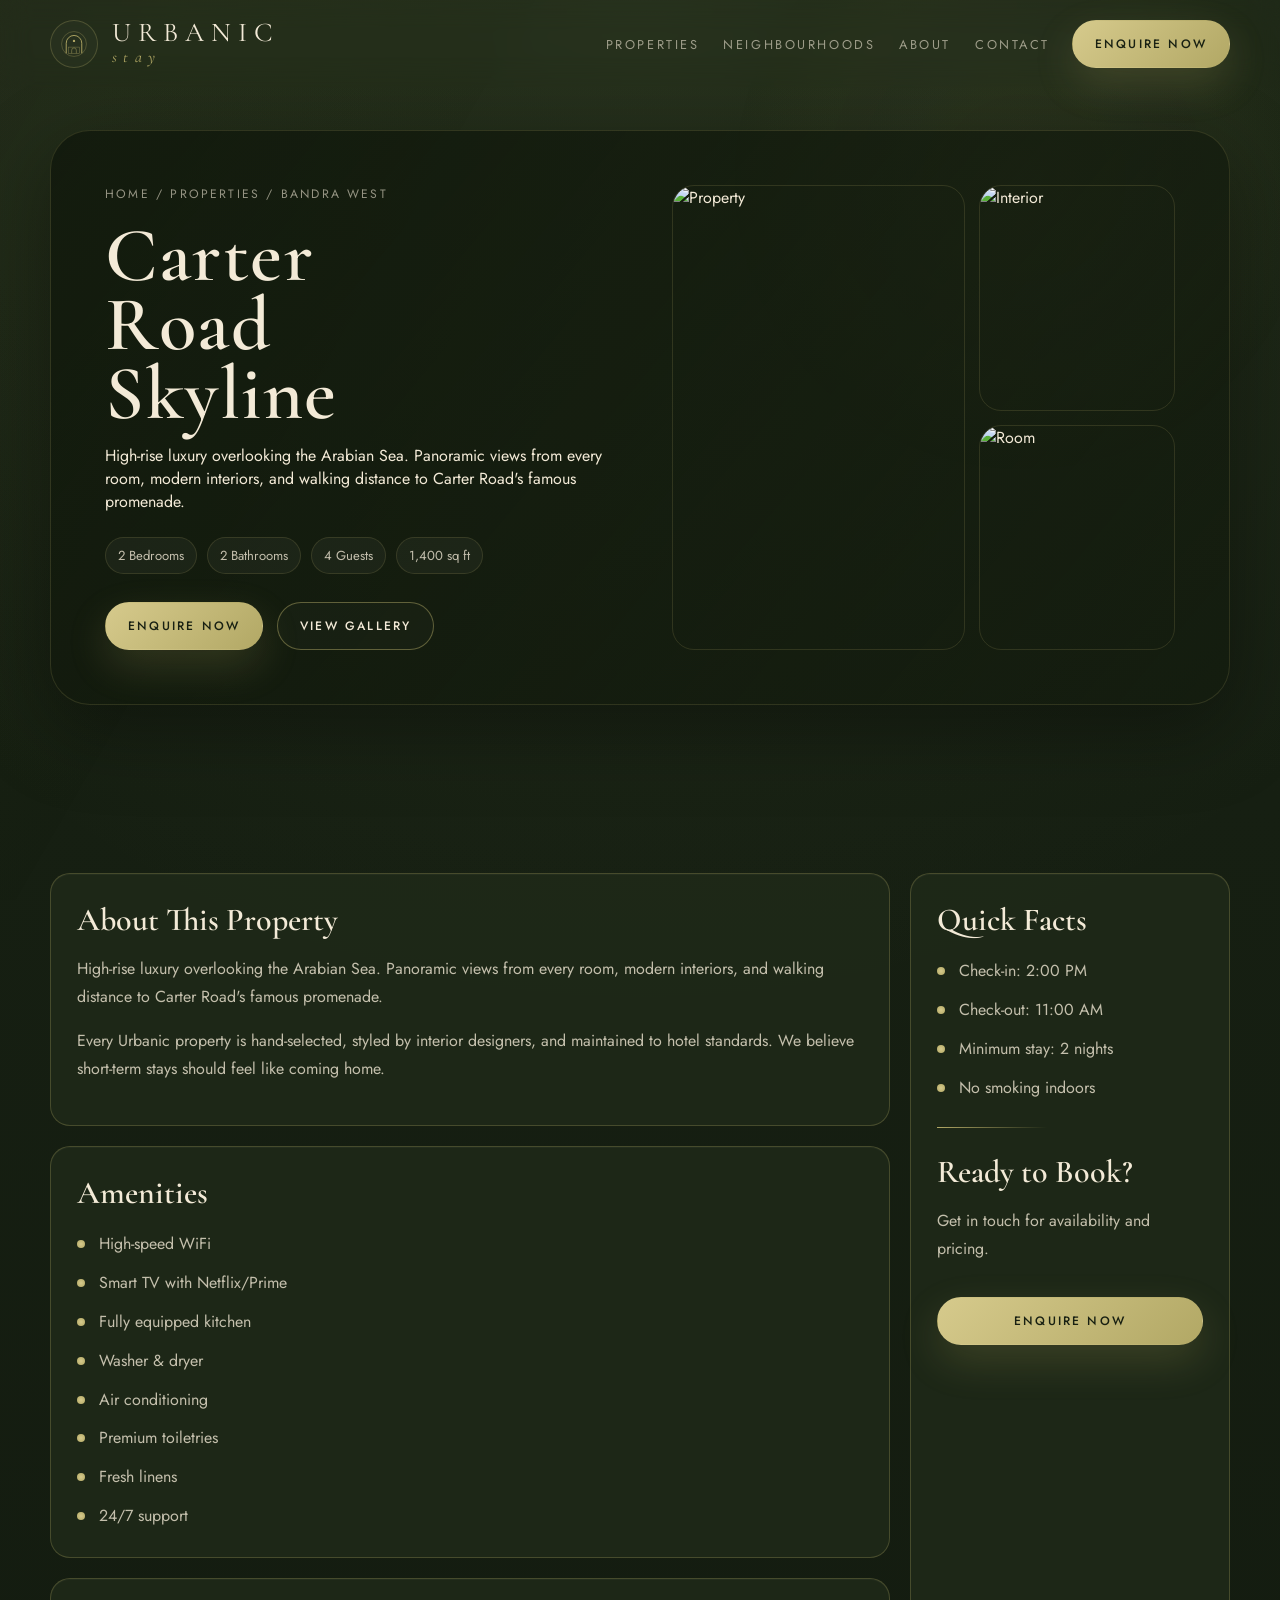
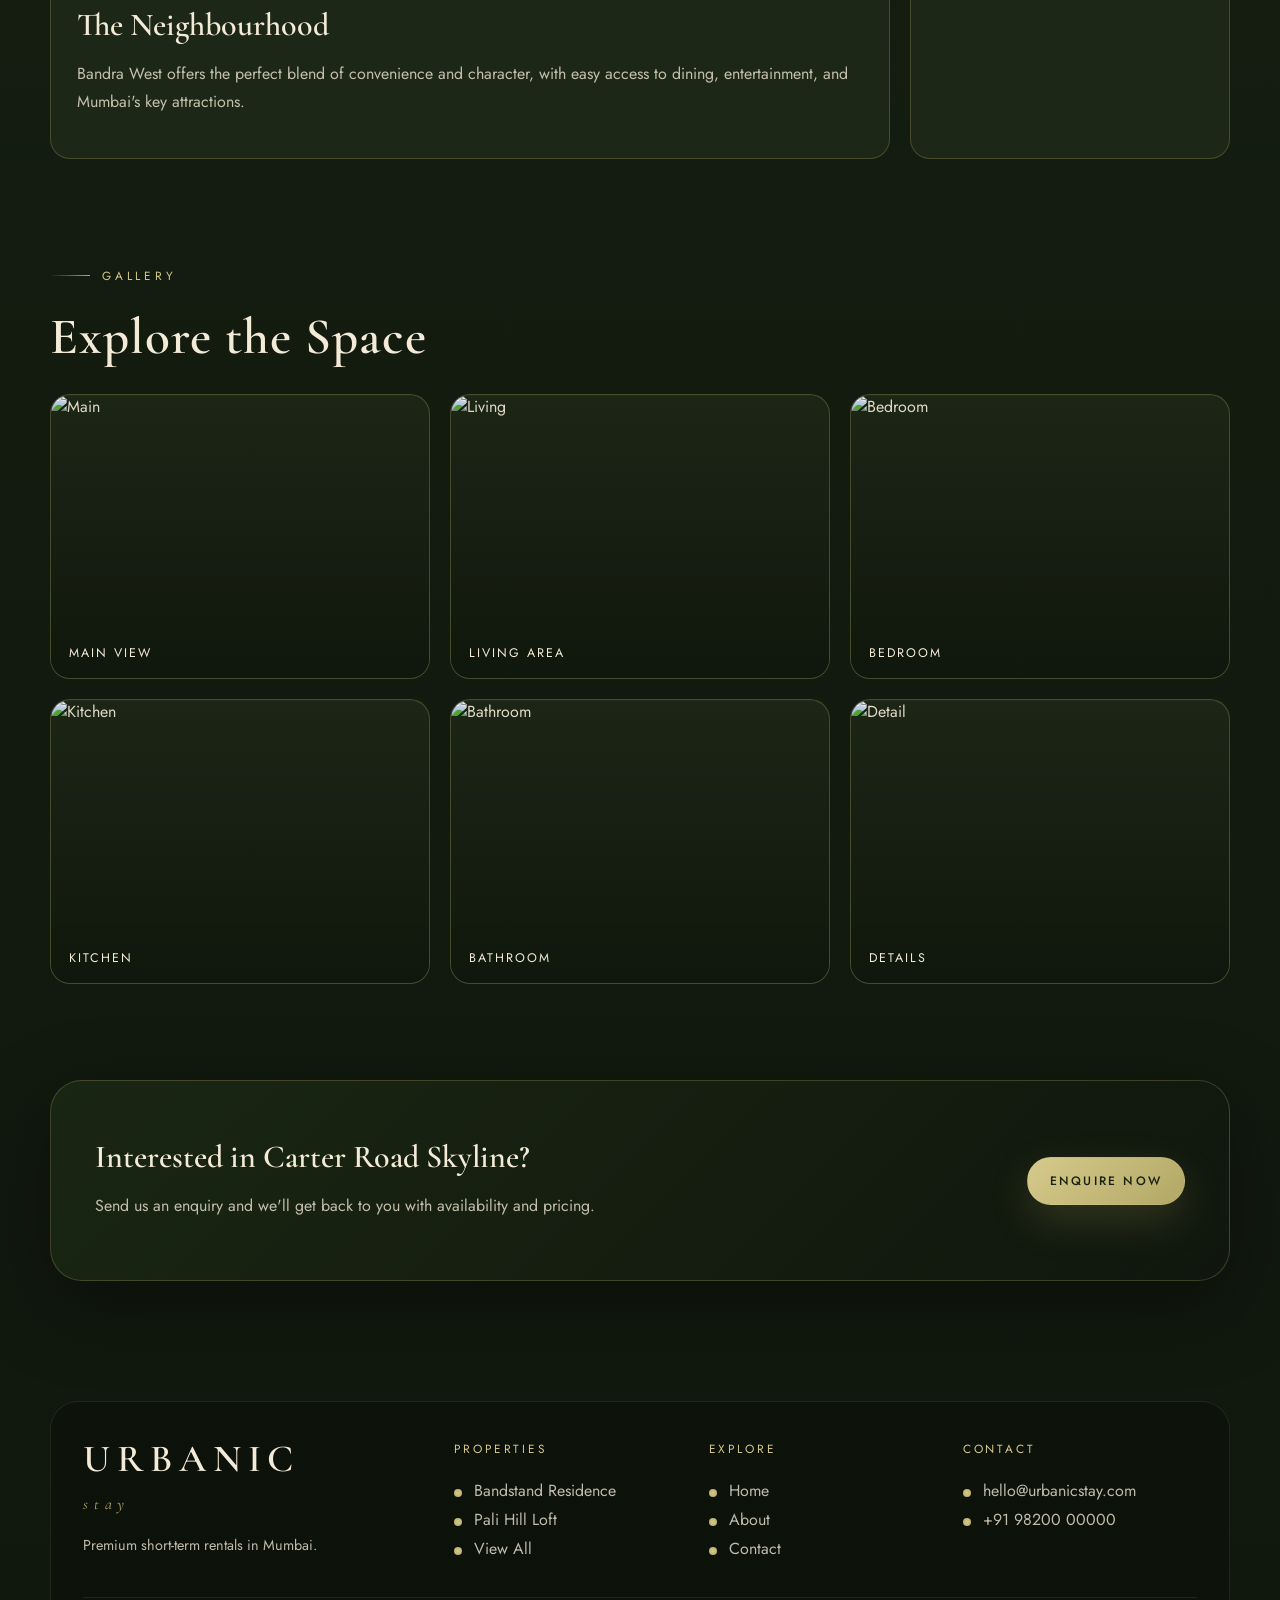
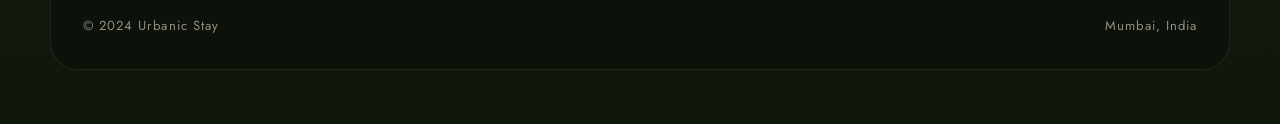
==== public/listing-carter-road-skyline.html @ 71d6a7e3 "Redesign website for Mumbai with new theme and listing pages - Update color theme to match logo (dar" ====
﻿<!DOCTYPE html>
<html lang="en">
<head>
  <meta charset="UTF-8">
  <meta name="viewport" content="width=device-width, initial-scale=1.0">
  <title>Carter Road Skyline — Urbanic Stay</title>
  <meta name="description" content="High-rise luxury overlooking the Arabian Sea. Panoramic views from every room, modern interiors, and walking distance to Carter Road's famous promenad">
  <link rel="stylesheet" href="urbanic.css">
</head>
<body>
<div class="page-shell">
  <header class="site-header">
    <div class="site-header-inner">
      <a href="index.html" class="brand">
        <div class="brand-mark">
          <svg width="28" height="28" viewBox="0 0 36 36" fill="none">
            <circle cx="18" cy="18" r="16" stroke="#b2a865" stroke-width="0.8" opacity="0.5"/>
            <path d="M8 30V17a10 10 0 0 1 20 0v13" stroke="#b2a865" stroke-width="1.2"/>
            <rect x="11" y="22" width="14" height="8" stroke="#b2a865" stroke-width="0.7" opacity="0.6"/>
            <path d="M15 30v-4a3 3 0 0 1 6 0v4" stroke="#b2a865" stroke-width="0.6"/>
            <circle cx="18" cy="14" r="1.5" fill="#b2a865"/>
          </svg>
        </div>
        <div class="brand-copy">
          <span class="brand-title">URBANIC</span>
          <span class="brand-subtitle">stay</span>
        </div>
      </a>
      <nav class="site-nav">
        <div class="site-nav-links">
          <a href="index.html#listings">Properties</a>
          <a href="index.html#neighbourhoods">Neighbourhoods</a>
          <a href="index.html#about">About</a>
          <a href="index.html#contact">Contact</a>
        </div>
        <button class="button button-solid" data-enquire="Carter Road Skyline">Enquire Now</button>
        <button class="nav-toggle" aria-expanded="false" aria-label="Menu"><span></span></button>
      </nav>
    </div>
  </header>

  <section class="listing-hero">
    <div class="listing-hero-panel" style="background-image: linear-gradient(130deg, rgba(18,26,13,0.92), rgba(18,26,13,0.6)), url('https://images.unsplash.com/photo-1613977257592-4871e5fcd7c4?auto=format&fit=crop&w=1600&q=80');">
      <div class="listing-hero-layout">
        <div class="listing-hero-copy">
          <nav class="breadcrumbs">
            <a href="index.html">Home</a> / <a href="index.html#listings">Properties</a> / Bandra West
          </nav>
          <h1>Carter<br>Road<br>Skyline</h1>
          <p>High-rise luxury overlooking the Arabian Sea. Panoramic views from every room, modern interiors, and walking distance to Carter Road's famous promenade.</p>
          <div class="listing-meta" style="margin-top:24px;">
            <span>2 Bedrooms</span>
            <span>2 Bathrooms</span>
            <span>4 Guests</span>
            <span>1,400 sq ft</span>
          </div>
          <div class="listing-actions" style="margin-top:28px;">
            <button class="button button-solid" data-enquire="Carter Road Skyline">Enquire Now</button>
            <a href="#gallery" class="button button-ghost">View Gallery</a>
          </div>
        </div>
        <div class="listing-visual-stack">
          <div class="listing-visual-main">
            <img src="https://images.unsplash.com/photo-1613977257592-4871e5fcd7c4?auto=format&fit=crop&w=800&q=80" alt="Property">
          </div>
          <div class="listing-visual-column">
            <div class="listing-visual-small"><img src="https://images.unsplash.com/photo-1600596542815-ffad4c1539a9?auto=format&fit=crop&w=400&q=80" alt="Interior"></div>
            <div class="listing-visual-small"><img src="https://images.unsplash.com/photo-1560448204-e02f11c3d0e2?auto=format&fit=crop&w=400&q=80" alt="Room"></div>
          </div>
        </div>
      </div>
    </div>
  </section>

  <section class="section">
    <div class="container">
      <div class="listing-detail-layout">
        <div class="listing-detail-grid">
          <article class="listing-detail-card fade-up">
            <h3>About This Property</h3>
            <p>High-rise luxury overlooking the Arabian Sea. Panoramic views from every room, modern interiors, and walking distance to Carter Road's famous promenade.</p>
            <p style="margin-top:12px;">Every Urbanic property is hand-selected, styled by interior designers, and maintained to hotel standards. We believe short-term stays should feel like coming home.</p>
          </article>
          <article class="listing-detail-card fade-up">
            <h3>Amenities</h3>
            <ul class="detail-list">
              <li>High-speed WiFi</li>
              <li>Smart TV with Netflix/Prime</li>
              <li>Fully equipped kitchen</li>
              <li>Washer &amp; dryer</li>
              <li>Air conditioning</li>
              <li>Premium toiletries</li>
              <li>Fresh linens</li>
              <li>24/7 support</li>
            </ul>
          </article>
          <article class="listing-detail-card fade-up">
            <h3>The Neighbourhood</h3>
            <p>Bandra West offers the perfect blend of convenience and character, with easy access to dining, entertainment, and Mumbai's key attractions.</p>
          </article>
        </div>
        <aside class="listing-sidebar fade-up">
          <h3>Quick Facts</h3>
          <ul class="detail-list">
            <li>Check-in: 2:00 PM</li>
            <li>Check-out: 11:00 AM</li>
            <li>Minimum stay: 2 nights</li>
            <li>No smoking indoors</li>
          </ul>
          <div class="accent-line" style="margin:24px 0;"></div>
          <h3>Ready to Book?</h3>
          <p>Get in touch for availability and pricing.</p>
          <button class="button button-solid" style="width:100%;margin-top:18px;" data-enquire="Carter Road Skyline">Enquire Now</button>
        </aside>
      </div>
    </div>
  </section>

  <section class="section" id="gallery">
    <div class="container">
      <p class="eyebrow fade-up">Gallery</p>
      <h2 class="section-title fade-up">Explore the Space</h2>
      <div class="gallery-grid fade-up" style="margin-top:32px;">
        <div class="gallery-card"><img src="https://images.unsplash.com/photo-1613977257592-4871e5fcd7c4?auto=format&fit=crop&w=600&q=80" alt="Main"><span>Main View</span></div>
        <div class="gallery-card"><img src="https://images.unsplash.com/photo-1600596542815-ffad4c1539a9?auto=format&fit=crop&w=600&q=80" alt="Living"><span>Living Area</span></div>
        <div class="gallery-card"><img src="https://images.unsplash.com/photo-1560448204-e02f11c3d0e2?auto=format&fit=crop&w=600&q=80" alt="Bedroom"><span>Bedroom</span></div>
        <div class="gallery-card"><img src="https://images.unsplash.com/photo-1502672260266-1c1ef2d93688?auto=format&fit=crop&w=600&q=80" alt="Kitchen"><span>Kitchen</span></div>
        <div class="gallery-card"><img src="https://images.unsplash.com/photo-1600607687939-ce8a6c25118c?auto=format&fit=crop&w=600&q=80" alt="Bathroom"><span>Bathroom</span></div>
        <div class="gallery-card"><img src="https://images.unsplash.com/photo-1600585154340-be6161a56a0c?auto=format&fit=crop&w=600&q=80" alt="Detail"><span>Details</span></div>
      </div>
    </div>
  </section>

  <section class="section">
    <div class="container">
      <div class="contact-banner fade-up">
        <div>
          <h2>Interested in Carter Road Skyline?</h2>
          <p>Send us an enquiry and we'll get back to you with availability and pricing.</p>
        </div>
        <button class="button button-solid" data-enquire="Carter Road Skyline">Enquire Now</button>
      </div>
    </div>
  </section>

  <footer class="footer">
    <div class="footer-inner">
      <div class="footer-grid">
        <div>
          <h2 class="footer-brand">URBANIC</h2>
          <span class="footer-subtitle">stay</span>
          <p class="footer-note">Premium short-term rentals in Mumbai.</p>
        </div>
        <div>
          <span class="footer-heading">Properties</span>
          <ul class="footer-list">
            <li><a href="listing-bandstand-residence.html">Bandstand Residence</a></li>
            <li><a href="listing-pali-hill-loft.html">Pali Hill Loft</a></li>
            <li><a href="index.html#listings">View All</a></li>
          </ul>
        </div>
        <div>
          <span class="footer-heading">Explore</span>
          <ul class="footer-list">
            <li><a href="index.html">Home</a></li>
            <li><a href="index.html#about">About</a></li>
            <li><a href="index.html#contact">Contact</a></li>
          </ul>
        </div>
        <div>
          <span class="footer-heading">Contact</span>
          <ul class="footer-list">
            <li><a href="mailto:hello@urbanicstay.com">hello@urbanicstay.com</a></li>
            <li><a href="tel:+919820000000">+91 98200 00000</a></li>
          </ul>
        </div>
      </div>
      <div class="footer-bottom">
        <span>© 2024 Urbanic Stay</span>
        <span>Mumbai, India</span>
      </div>
    </div>
  </footer>
</div>

<div class="enquiry-modal" id="enquiryModal" hidden>
  <div class="modal-backdrop"></div>
  <div class="modal-panel">
    <div class="modal-header">
      <div>
        <span class="eyebrow">Get in Touch</span>
        <h2 class="modal-title">Enquire Now</h2>
      </div>
      <button class="modal-close" id="modalClose" aria-label="Close">&times;</button>
    </div>
    <p class="modal-copy">Fill in your details and we'll get back to you within a few hours.</p>
    <form class="enquiry-form" id="enquiryForm">
      <div class="form-grid">
        <div class="field"><label for="fname">Full Name *</label><input type="text" id="fname" name="name" required></div>
        <div class="field"><label for="femail">Email *</label><input type="email" id="femail" name="email" required></div>
        <div class="field"><label for="fphone">Phone</label><input type="tel" id="fphone" name="phone"></div>
        <div class="field"><label for="fguests">Guests</label><select id="fguests" name="guests"><option value="">Select</option><option>1-2</option><option>3-4</option><option>5-6</option><option>7+</option></select></div>
        <div class="field field-full"><label for="propertyField">Property</label><input type="text" id="propertyField" name="property" value="Carter Road Skyline" readonly></div>
        <div class="field field-full"><label for="fdates">Approximate Dates</label><input type="text" id="fdates" name="dates" placeholder="e.g. Mid-January, 5 nights"></div>
        <div class="field field-full"><label for="fmsg">Message</label><textarea id="fmsg" name="message" placeholder="Tell us about your ideal stay..."></textarea></div>
      </div>
      <button type="submit" class="button button-solid" style="width:100%;margin-top:8px;">Send Enquiry</button>
      <div class="form-success" id="formSuccess" hidden>Thank you! We'll be in touch shortly.</div>
    </form>
  </div>
</div>
<script src="urbanic.js"></script>
</body>
</html>
---- public/urbanic.css ----
@import url('https://fonts.googleapis.com/css2?family=Cormorant+Garamond:wght@400;500;600;700&family=Jost:wght@300;400;500;600&display=swap');

:root {
  --bg: #161f12;
  --bg-deep: #10170d;
  --panel: rgba(31, 42, 24, 0.88);
  --panel-strong: rgba(38, 50, 29, 0.96);
  --panel-soft: rgba(54, 69, 40, 0.28);
  --line: rgba(176, 168, 101, 0.28);
  --line-strong: rgba(176, 168, 101, 0.48);
  --text: #f3ead7;
  --text-soft: rgba(243, 234, 215, 0.78);
  --text-muted: rgba(243, 234, 215, 0.58);
  --accent: #b2a865;
  --accent-bright: #d6ca8c;
  --accent-olive: #7d8b56;
  --shadow: 0 24px 80px rgba(0, 0, 0, 0.34);
  --radius-lg: 30px;
  --radius-md: 20px;
  --radius-sm: 14px;
  --container: min(1180px, calc(100vw - 40px));
}

*,
*::before,
*::after {
  box-sizing: border-box;
}

html {
  scroll-behavior: smooth;
}

body {
  margin: 0;
  font-family: 'Jost', sans-serif;
  background:
    radial-gradient(circle at top, rgba(125, 139, 86, 0.12), transparent 30%),
    linear-gradient(180deg, #1b2515 0%, var(--bg) 24%, var(--bg-deep) 100%);
  color: var(--text);
  min-height: 100vh;
}

body::before {
  content: '';
  position: fixed;
  inset: 0;
  pointer-events: none;
  background:
    linear-gradient(120deg, rgba(178, 168, 101, 0.04), transparent 35%),
    radial-gradient(circle at 80% 20%, rgba(178, 168, 101, 0.08), transparent 25%);
  opacity: 0.8;
}

body.modal-open,
body.nav-open {
  overflow: hidden;
}

a {
  color: inherit;
  text-decoration: none;
}

button,
input,
select,
textarea {
  font: inherit;
}

img {
  max-width: 100%;
  display: block;
}

.page-shell {
  position: relative;
  z-index: 1;
}

.container,
.section,
.site-header-inner,
.footer-inner {
  width: var(--container);
  margin: 0 auto;
}

.section {
  padding: 96px 0;
}

.section + .section {
  padding-top: 0;
}

.eyebrow {
  display: inline-flex;
  align-items: center;
  gap: 12px;
  font-size: 0.74rem;
  letter-spacing: 0.32em;
  text-transform: uppercase;
  color: var(--accent-bright);
}

.eyebrow::before {
  content: '';
  width: 40px;
  height: 1px;
  background: linear-gradient(90deg, transparent, var(--accent));
}

.section-title,
.hero-title,
.listing-hero-copy h1,
.modal-title {
  font-family: 'Cormorant Garamond', serif;
  font-weight: 600;
  letter-spacing: 0.02em;
}

.section-title {
  margin: 18px 0 14px;
  font-size: clamp(2.35rem, 4vw, 4.5rem);
  line-height: 0.95;
}

.section-copy,
.hero-copy p,
.listing-copy p,
.testimonial-quote,
.contact-banner p,
.listing-detail-card p,
.listing-sidebar p,
.footer-note {
  color: var(--text-soft);
  line-height: 1.75;
}

.accent-line {
  width: 110px;
  height: 1px;
  margin-top: 26px;
  background: linear-gradient(90deg, var(--accent), transparent);
}

.button-row,
.listing-actions,
.hero-actions {
  display: flex;
  flex-wrap: wrap;
  gap: 14px;
}

.button {
  display: inline-flex;
  align-items: center;
  justify-content: center;
  gap: 10px;
  padding: 14px 22px;
  border-radius: 999px;
  border: 1px solid transparent;
  letter-spacing: 0.18em;
  text-transform: uppercase;
  font-size: 0.76rem;
  font-weight: 500;
  cursor: pointer;
  transition: transform 0.3s ease, background 0.3s ease, border-color 0.3s ease, color 0.3s ease, box-shadow 0.3s ease;
}

.button:hover {
  transform: translateY(-2px);
}

.button-solid {
  background: linear-gradient(135deg, var(--accent-bright), var(--accent));
  color: #182012;
  box-shadow: 0 16px 40px rgba(178, 168, 101, 0.2);
}

.button-ghost {
  background: rgba(255, 255, 255, 0.02);
  color: var(--text);
  border-color: var(--line-strong);
}

.button-ghost:hover {
  border-color: var(--accent);
  color: var(--accent-bright);
}

.site-header {
  position: sticky;
  top: 0;
  z-index: 20;
  backdrop-filter: blur(14px);
}

.site-header.is-scrolled {
  background: rgba(16, 23, 13, 0.82);
  border-bottom: 1px solid rgba(176, 168, 101, 0.12);
}

.site-header-inner {
  display: flex;
  align-items: center;
  justify-content: space-between;
  min-height: 88px;
  gap: 20px;
}

.brand {
  display: inline-flex;
  align-items: center;
  gap: 14px;
}

.brand-mark {
  width: 48px;
  height: 48px;
  border-radius: 50%;
  border: 1px solid rgba(176, 168, 101, 0.28);
  display: grid;
  place-items: center;
  background: rgba(255, 255, 255, 0.02);
}

.brand-copy {
  display: flex;
  flex-direction: column;
  gap: 2px;
}

.brand-title {
  font-family: 'Cormorant Garamond', serif;
  font-size: 1.7rem;
  letter-spacing: 0.26em;
  line-height: 0.9;
}

.brand-subtitle {
  font-family: 'Cormorant Garamond', serif;
  font-style: italic;
  letter-spacing: 0.4em;
  color: var(--accent);
  text-transform: lowercase;
  font-size: 1rem;
}

.site-nav {
  display: flex;
  align-items: center;
  gap: 22px;
}

.site-nav-links {
  display: flex;
  align-items: center;
  gap: 24px;
}

.site-nav-links a {
  font-size: 0.8rem;
  text-transform: uppercase;
  letter-spacing: 0.2em;
  color: var(--text-muted);
}

.site-nav-links a:hover {
  color: var(--accent-bright);
}

.nav-toggle {
  display: none;
  width: 48px;
  height: 48px;
  border-radius: 50%;
  border: 1px solid var(--line-strong);
  background: transparent;
  color: var(--text);
  cursor: pointer;
}

.nav-toggle span,
.nav-toggle::before,
.nav-toggle::after {
  content: '';
  display: block;
  width: 18px;
  height: 1px;
  background: currentColor;
  margin: 0 auto;
  transition: transform 0.3s ease, opacity 0.3s ease;
}

.nav-toggle span {
  margin-top: 6px;
  margin-bottom: 6px;
}

.nav-toggle[aria-expanded='true']::before {
  transform: translateY(7px) rotate(45deg);
}

.nav-toggle[aria-expanded='true'] span {
  opacity: 0;
}

.nav-toggle[aria-expanded='true']::after {
  transform: translateY(-7px) rotate(-45deg);
}

.hero {
  padding: 54px 0 84px;
}

.hero-panel,
.listing-hero-panel {
  width: var(--container);
  margin: 0 auto;
  background:
    linear-gradient(125deg, rgba(18, 26, 13, 0.9), rgba(18, 26, 13, 0.62)),
    url('https://images.unsplash.com/photo-1560448075-bb4caa6b424a?auto=format&fit=crop&w=1600&q=80') center/cover;
  border: 1px solid rgba(176, 168, 101, 0.18);
  border-radius: 40px;
  overflow: hidden;
  box-shadow: var(--shadow);
}

.hero-grid {
  display: grid;
  grid-template-columns: minmax(0, 1.2fr) minmax(320px, 0.8fr);
  gap: 30px;
  padding: 88px 70px;
}

.hero-copy p {
  max-width: 620px;
  font-size: 1.02rem;
}

.hero-title {
  font-size: clamp(3.8rem, 9vw, 7rem);
  line-height: 0.88;
  margin: 18px 0 18px;
}

.hero-title span {
  display: block;
  color: var(--accent-bright);
  font-style: italic;
  font-weight: 500;
}

.hero-card {
  align-self: end;
  background: rgba(16, 23, 13, 0.72);
  border: 1px solid var(--line);
  border-radius: var(--radius-lg);
  padding: 28px;
  backdrop-filter: blur(12px);
}

.hero-card-label,
.mini-label,
.listing-area,
.footer-heading,
.stat-label,
.detail-label {
  font-size: 0.74rem;
  text-transform: uppercase;
  letter-spacing: 0.24em;
  color: var(--accent-bright);
}

.hero-card h2,
.listing-card h3,
.listing-featured-copy h2,
.listing-detail-card h3,
.listing-sidebar h3,
.neighbourhood-card h3,
.experience-card h3,
.footer-brand,
.contact-banner h2 {
  font-family: 'Cormorant Garamond', serif;
  font-size: 2rem;
  font-weight: 600;
  margin: 12px 0 10px;
}

.hero-card-list,
.mini-list,
.listing-bullets,
.detail-list,
.footer-list {
  list-style: none;
  padding: 0;
  margin: 18px 0 0;
}

.hero-card-list li,
.mini-list li,
.listing-bullets li,
.detail-list li,
.footer-list li {
  position: relative;
  padding-left: 20px;
  color: var(--text-soft);
  line-height: 1.8;
}

.hero-card-list li::before,
.mini-list li::before,
.listing-bullets li::before,
.detail-list li::before,
.footer-list li::before {
  content: '';
  position: absolute;
  left: 0;
  top: 12px;
  width: 8px;
  height: 8px;
  border-radius: 50%;
  background: radial-gradient(circle, var(--accent-bright), var(--accent));
}

.stats-grid,
.neighbourhood-grid,
.listing-grid,
.experience-grid,
.testimonial-grid,
.footer-grid,
.gallery-grid {
  display: grid;
  gap: 20px;
}

.stats-grid {
  grid-template-columns: repeat(4, minmax(0, 1fr));
}

.stat-card,
.neighbourhood-card,
.listing-card,
.experience-card,
.testimonial-card,
.listing-detail-card,
.listing-sidebar,
.gallery-card {
  background: var(--panel);
  border: 1px solid var(--line);
  border-radius: var(--radius-md);
  padding: 26px;
  box-shadow: inset 0 1px 0 rgba(255, 255, 255, 0.03);
}

.stat-card strong,
.fact-value {
  display: block;
  font-family: 'Cormorant Garamond', serif;
  font-size: 3.1rem;
  line-height: 0.9;
  color: var(--accent-bright);
}

.stat-label {
  display: block;
  margin-top: 10px;
}

.neighbourhood-grid {
  grid-template-columns: repeat(3, minmax(0, 1fr));
}

.neighbourhood-card {
  padding: 0;
  overflow: hidden;
}

.neighbourhood-media {
  aspect-ratio: 4 / 3;
  position: relative;
}

.neighbourhood-media::after,
.listing-media::after,
.gallery-card::after {
  content: '';
  position: absolute;
  inset: 0;
  background: linear-gradient(180deg, rgba(11, 16, 8, 0.05), rgba(11, 16, 8, 0.7));
}

.neighbourhood-media img,
.listing-media img,
.gallery-card img {
  width: 100%;
  height: 100%;
  object-fit: cover;
}

.neighbourhood-copy,
.listing-copy {
  padding: 24px;
}

.listing-featured {
  display: grid;
  grid-template-columns: minmax(0, 1.1fr) minmax(320px, 0.9fr);
  gap: 0;
  overflow: hidden;
  background: linear-gradient(140deg, rgba(24, 35, 17, 0.96), rgba(16, 23, 13, 0.9));
  border: 1px solid var(--line);
  border-radius: 28px;
  box-shadow: var(--shadow);
}

.listing-featured-media {
  min-height: 420px;
}

.listing-featured-media img {
  width: 100%;
  height: 100%;
  object-fit: cover;
}

.listing-featured-copy {
  padding: 38px;
}

.listing-grid {
  grid-template-columns: repeat(3, minmax(0, 1fr));
  margin-top: 24px;
}

.listing-card {
  padding: 0;
  overflow: hidden;
}

.listing-media {
  position: relative;
  aspect-ratio: 4 / 3;
}

.listing-area {
  color: var(--accent);
}

.listing-card h3 {
  margin-bottom: 10px;
}

.listing-meta,
.fact-grid {
  display: flex;
  flex-wrap: wrap;
  gap: 10px;
  margin: 18px 0 22px;
}

.listing-meta span,
.fact-chip {
  padding: 8px 12px;
  border-radius: 999px;
  background: rgba(255, 255, 255, 0.04);
  border: 1px solid rgba(176, 168, 101, 0.18);
  color: var(--text-soft);
  font-size: 0.82rem;
}

.experience-grid,
.testimonial-grid {
  grid-template-columns: repeat(3, minmax(0, 1fr));
}

.testimonial-quote {
  margin: 14px 0 18px;
  font-size: 1rem;
}

.testimonial-name {
  font-weight: 600;
  letter-spacing: 0.08em;
  text-transform: uppercase;
  font-size: 0.78rem;
  color: var(--accent-bright);
}

.contact-banner {
  background:
    linear-gradient(135deg, rgba(27, 39, 20, 0.95), rgba(16, 23, 13, 0.92)),
    url('https://images.unsplash.com/photo-1545324418-cc1a3fa10c00?auto=format&fit=crop&w=1600&q=80') center/cover;
  border: 1px solid var(--line);
  border-radius: 32px;
  padding: 44px;
  display: grid;
  grid-template-columns: minmax(0, 1fr) auto;
  gap: 20px;
  align-items: center;
  box-shadow: var(--shadow);
}

.contact-chips {
  display: flex;
  flex-wrap: wrap;
  gap: 10px;
  margin-top: 16px;
}

.contact-chips span {
  padding: 10px 14px;
  border-radius: 999px;
  background: rgba(255, 255, 255, 0.04);
  border: 1px solid var(--line);
  color: var(--text-soft);
  font-size: 0.82rem;
}

.footer {
  padding: 24px 0 54px;
}

.footer-inner {
  background: rgba(12, 17, 10, 0.7);
  border: 1px solid rgba(176, 168, 101, 0.14);
  border-radius: 28px;
  padding: 34px 32px;
}

.footer-grid {
  grid-template-columns: 1.5fr repeat(3, minmax(0, 1fr));
}

.footer-brand {
  margin-top: 0;
  font-size: 2.4rem;
  letter-spacing: 0.18em;
}

.footer-subtitle {
  color: var(--accent);
  letter-spacing: 0.36em;
  font-family: 'Cormorant Garamond', serif;
  font-style: italic;
}

.footer-heading {
  margin-bottom: 12px;
}

.footer-note {
  margin-top: 18px;
  font-size: 0.9rem;
}

.footer-bottom {
  margin-top: 24px;
  padding-top: 18px;
  border-top: 1px solid rgba(176, 168, 101, 0.12);
  display: flex;
  justify-content: space-between;
  gap: 16px;
  flex-wrap: wrap;
  color: var(--text-muted);
  font-size: 0.82rem;
  letter-spacing: 0.08em;
}

.fade-up {
  opacity: 0;
  transform: translateY(24px);
  transition: opacity 0.7s ease, transform 0.7s ease;
}

.fade-up.is-visible {
  opacity: 1;
  transform: translateY(0);
}

.listing-hero {
  padding: 42px 0 72px;
}

.listing-hero-panel {
  background: linear-gradient(130deg, rgba(18, 26, 13, 0.92), rgba(18, 26, 13, 0.7));
}

.listing-hero-layout {
  display: grid;
  grid-template-columns: minmax(0, 1fr) minmax(360px, 0.95fr);
  gap: 38px;
  padding: 54px;
}

.breadcrumbs {
  font-size: 0.76rem;
  text-transform: uppercase;
  letter-spacing: 0.18em;
  color: var(--text-muted);
}

.breadcrumbs a:hover {
  color: var(--accent-bright);
}

.listing-hero-copy h1 {
  margin: 18px 0 12px;
  font-size: clamp(3rem, 6vw, 5.6rem);
  line-height: 0.9;
}

.listing-hero-copy p {
  max-width: 600px;
}

.listing-visual-stack {
  display: grid;
  grid-template-columns: 1.2fr 0.8fr;
  gap: 14px;
}

.listing-visual-main,
.listing-visual-small {
  overflow: hidden;
  border-radius: 22px;
  border: 1px solid rgba(176, 168, 101, 0.18);
}

.listing-visual-main {
  min-height: 100%;
}

.listing-visual-main img,
.listing-visual-small img {
  width: 100%;
  height: 100%;
  object-fit: cover;
}

.listing-visual-column {
  display: grid;
  gap: 14px;
}

.listing-detail-layout {
  display: grid;
  grid-template-columns: minmax(0, 1fr) 320px;
  gap: 20px;
}

.listing-detail-grid {
  display: grid;
  gap: 20px;
}

.listing-detail-card h3,
.listing-sidebar h3 {
  margin-top: 0;
}

.detail-list {
  display: grid;
  gap: 10px;
}

.detail-list li {
  padding-left: 22px;
}

.detail-list li::before {
  top: 10px;
}

.detail-grid-inline {
  display: grid;
  grid-template-columns: repeat(2, minmax(0, 1fr));
  gap: 14px;
}

.detail-grid-inline .mini-card {
  padding: 18px;
  border-radius: 18px;
  background: rgba(255, 255, 255, 0.03);
  border: 1px solid rgba(176, 168, 101, 0.14);
}

.mini-card strong {
  display: block;
  margin-top: 8px;
  font-size: 1rem;
  color: var(--text);
}

.gallery-grid {
  grid-template-columns: repeat(3, minmax(0, 1fr));
}

.gallery-card {
  padding: 0;
  overflow: hidden;
  aspect-ratio: 4 / 3;
  position: relative;
}

.gallery-card span {
  position: absolute;
  left: 18px;
  bottom: 16px;
  z-index: 1;
  font-size: 0.78rem;
  letter-spacing: 0.16em;
  text-transform: uppercase;
}

.enquiry-modal {
  position: fixed;
  inset: 0;
  z-index: 60;
}

.modal-backdrop {
  position: absolute;
  inset: 0;
  background: rgba(9, 12, 7, 0.72);
  backdrop-filter: blur(10px);
}

.modal-panel {
  position: relative;
  width: min(720px, calc(100vw - 24px));
  margin: min(7vh, 48px) auto;
  background: linear-gradient(180deg, rgba(27, 39, 20, 0.98), rgba(16, 23, 13, 0.98));
  border: 1px solid var(--line-strong);
  border-radius: 28px;
  padding: 28px;
  box-shadow: var(--shadow);
  max-height: calc(100vh - 96px);
  overflow-y: auto;
}

.modal-header {
  display: flex;
  align-items: flex-start;
  justify-content: space-between;
  gap: 12px;
}

.modal-title {
  margin: 10px 0 8px;
  font-size: clamp(2.2rem, 5vw, 3.5rem);
  line-height: 0.95;
}

.modal-close {
  width: 42px;
  height: 42px;
  border-radius: 50%;
  border: 1px solid var(--line-strong);
  background: transparent;
  color: var(--text);
  cursor: pointer;
  font-size: 1.4rem;
}

.modal-close:hover {
  border-color: var(--accent);
  color: var(--accent);
}

.modal-copy {
  color: var(--text-soft);
  margin: 0 0 20px;
}

.enquiry-form {
  display: grid;
  gap: 16px;
}

.form-grid {
  display: grid;
  grid-template-columns: repeat(2, minmax(0, 1fr));
  gap: 16px;
}

.field,
.field-full {
  display: grid;
  gap: 8px;
}

.field-full {
  grid-column: 1 / -1;
}

.field label {
  font-size: 0.72rem;
  letter-spacing: 0.2em;
  text-transform: uppercase;
  color: var(--accent-bright);
}

.field input,
.field textarea,
.field select,
.field-full input,
.field-full textarea,
.field-full select {
  width: 100%;
  border-radius: 16px;
  border: 1px solid rgba(176, 168, 101, 0.2);
  background: rgba(255, 255, 255, 0.04);
  color: var(--text);
  padding: 14px 16px;
  outline: none;
}

.field input:focus,
.field textarea:focus,
.field select:focus,
.field-full input:focus,
.field-full textarea:focus,
.field-full select:focus {
  border-color: var(--accent);
}

.field textarea,
.field-full textarea {
  min-height: 120px;
  resize: vertical;
}

.form-note {
  font-size: 0.82rem;
  color: var(--text-muted);
}

.form-success {
  padding: 14px 16px;
  border-radius: 16px;
  border: 1px solid rgba(176, 168, 101, 0.28);
  background: rgba(176, 168, 101, 0.09);
  color: var(--accent-bright);
}

[hidden] {
  display: none !important;
}

@media (max-width: 1080px) {
  .hero-grid,
  .listing-featured,
  .listing-hero-layout,
  .listing-detail-layout,
  .contact-banner,
  .footer-grid {
    grid-template-columns: 1fr;
  }

  .stats-grid {
    grid-template-columns: repeat(2, minmax(0, 1fr));
  }

  .neighbourhood-grid,
  .listing-grid,
  .experience-grid,
  .testimonial-grid,
  .gallery-grid {
    grid-template-columns: repeat(2, minmax(0, 1fr));
  }
}

@media (max-width: 820px) {
  .site-header-inner {
    min-height: 76px;
  }

  .nav-toggle {
    display: inline-grid;
    place-items: center;
  }

  .site-nav-links {
    position: fixed;
    top: 76px;
    left: 20px;
    right: 20px;
    display: none;
    flex-direction: column;
    align-items: stretch;
    gap: 14px;
    padding: 22px;
    background: rgba(16, 23, 13, 0.98);
    border: 1px solid var(--line);
    border-radius: 24px;
    box-shadow: var(--shadow);
  }

  .site-nav-links.is-open {
    display: flex;
  }

  .site-nav .button {
    display: none;
  }

  .hero-grid,
  .listing-hero-layout {
    padding: 56px 24px;
  }

  .section {
    padding: 76px 0;
  }

  .listing-featured-copy,
  .contact-banner,
  .footer-inner {
    padding: 24px;
  }
}

@media (max-width: 640px) {
  .stats-grid,
  .neighbourhood-grid,
  .listing-grid,
  .experience-grid,
  .testimonial-grid,
  .gallery-grid,
  .form-grid,
  .detail-grid-inline {
    grid-template-columns: 1fr;
  }

  .hero {
    padding-top: 28px;
  }

  .hero-panel,
  .listing-hero-panel {
    border-radius: 26px;
  }

  .brand-title {
    font-size: 1.35rem;
    letter-spacing: 0.18em;
  }

  .brand-subtitle {
    letter-spacing: 0.28em;
    font-size: 0.92rem;
  }

  .modal-panel {
    padding: 22px 18px;
  }
}
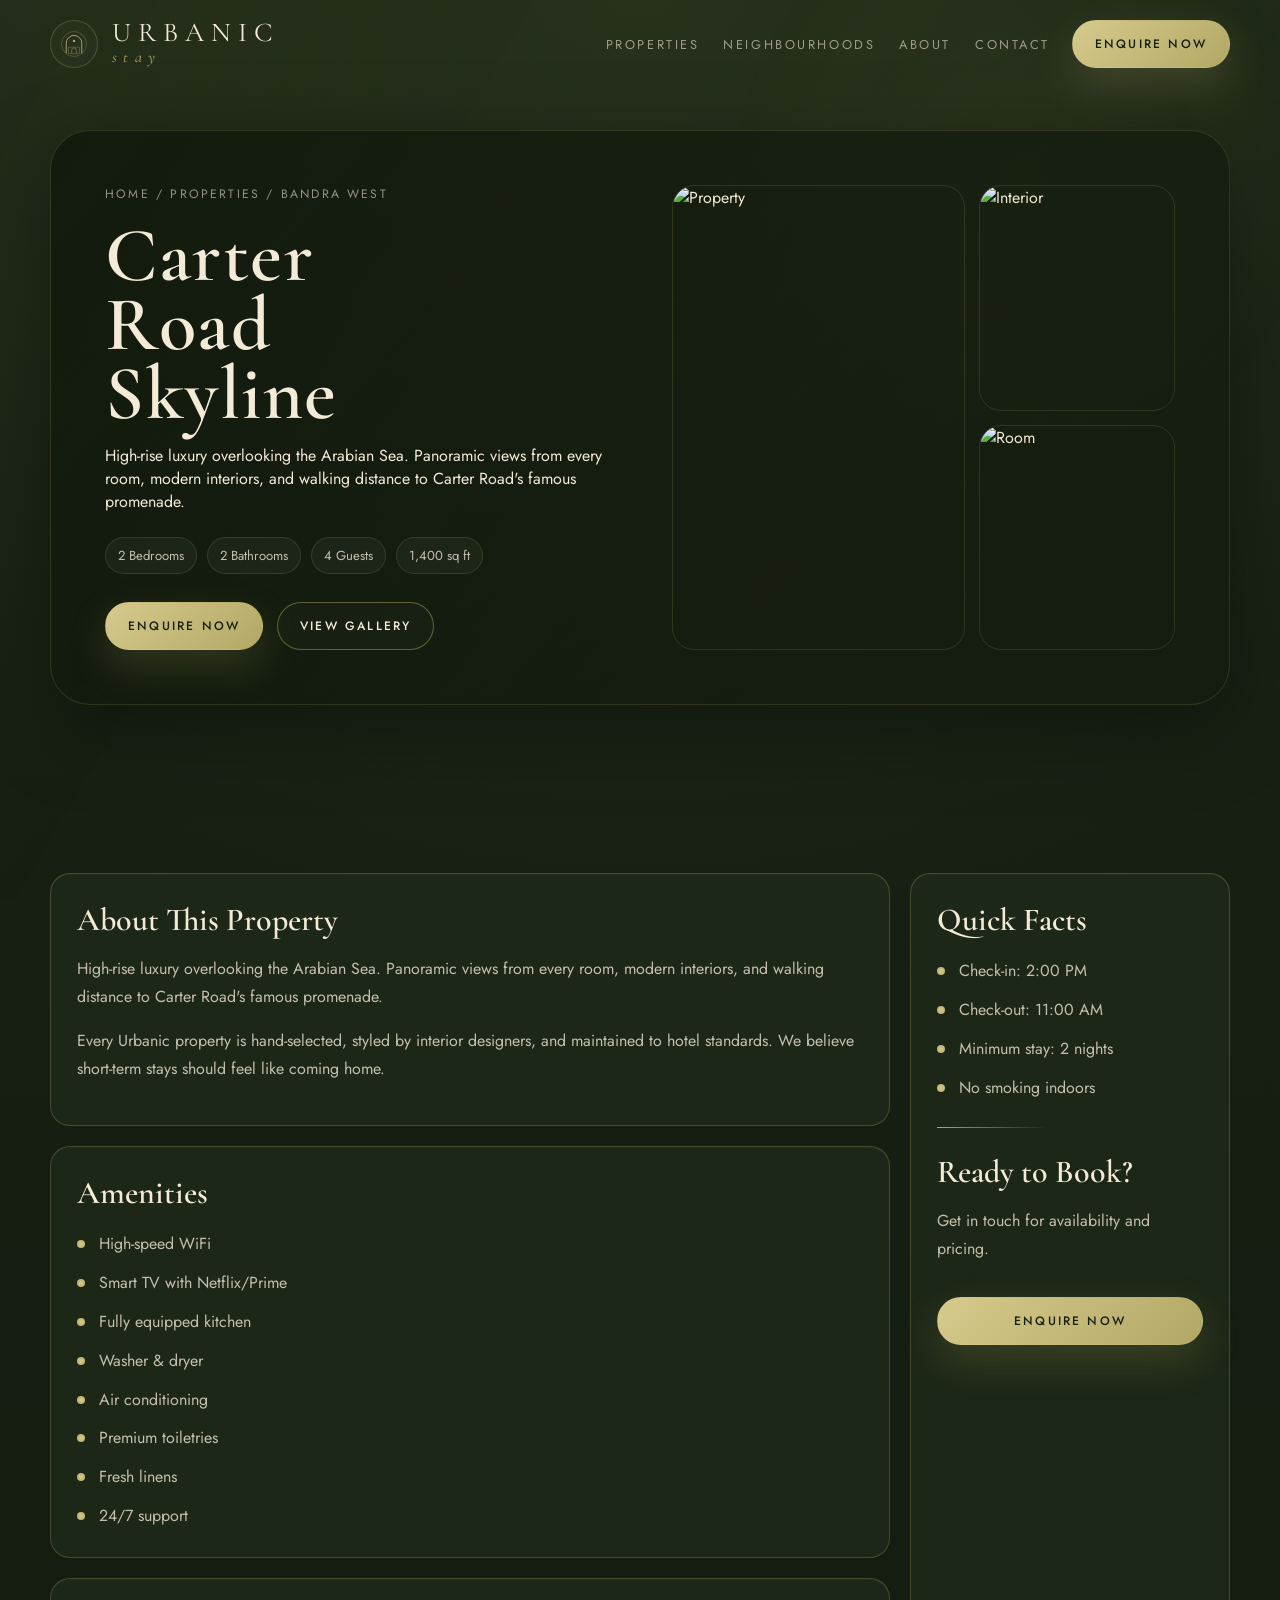
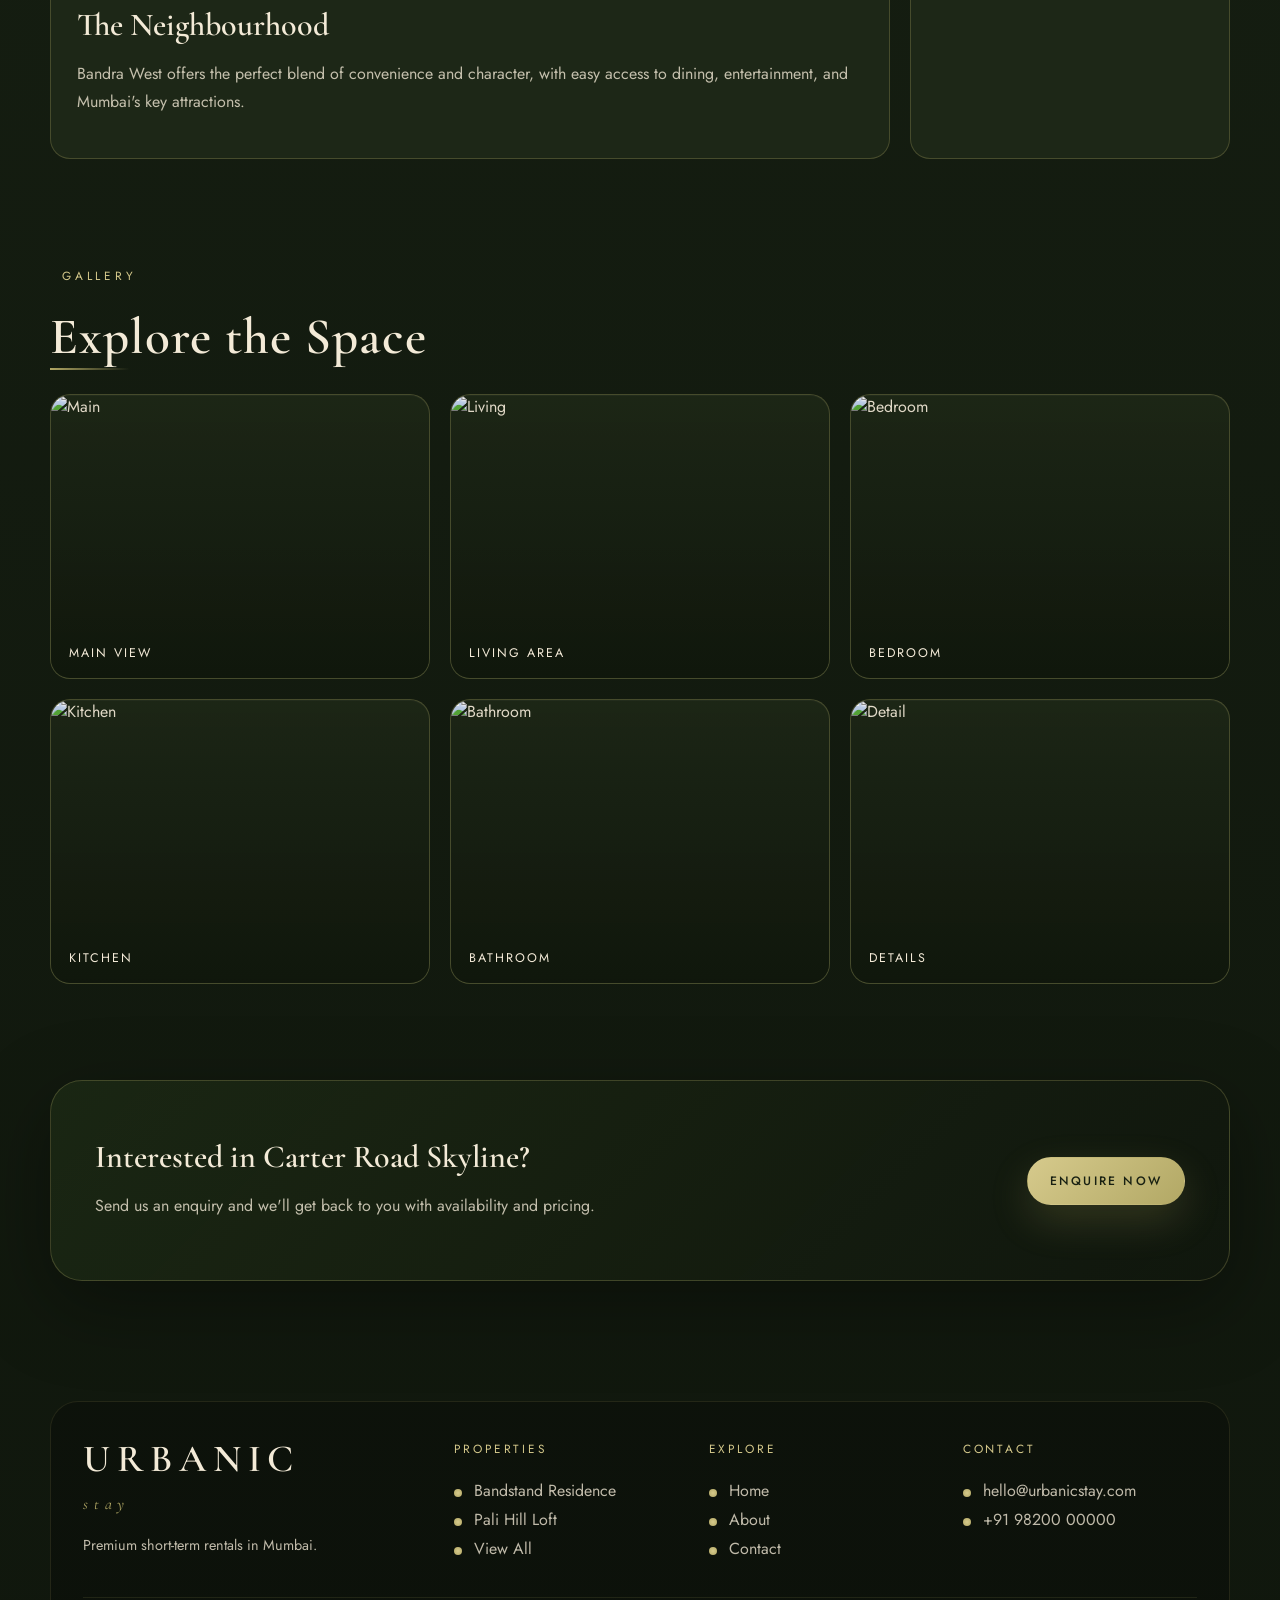
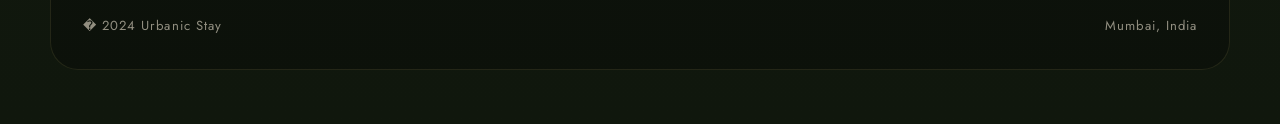
==== commit c6042b42: "Add smooth preloader and premium animations - Add animated preloader with logo draw-in effect - Add " ====
--- a/public/listing-carter-road-skyline.html
+++ b/public/listing-carter-road-skyline.html
@@ -1,9 +1,9 @@
-﻿<!DOCTYPE html>
+<!DOCTYPE html>
 <html lang="en">
 <head>
   <meta charset="UTF-8">
   <meta name="viewport" content="width=device-width, initial-scale=1.0">
-  <title>Carter Road Skyline — Urbanic Stay</title>
+  <title>Carter Road Skyline � Urbanic Stay</title>
   <meta name="description" content="High-rise luxury overlooking the Arabian Sea. Panoramic views from every room, modern interiors, and walking distance to Carter Road's famous promenad">
   <link rel="stylesheet" href="urbanic.css">
 </head>
@@ -176,7 +176,7 @@
         </div>
       </div>
       <div class="footer-bottom">
-        <span>© 2024 Urbanic Stay</span>
+        <span>� 2024 Urbanic Stay</span>
         <span>Mumbai, India</span>
       </div>
     </div>
--- a/public/urbanic.css
+++ b/public/urbanic.css
@@ -1,4 +1,210 @@
 @import url('https://fonts.googleapis.com/css2?family=Cormorant+Garamond:wght@400;500;600;700&family=Jost:wght@300;400;500;600&display=swap');
+
+/* Premium Animations */
+@keyframes fadeIn {
+  from { opacity: 0; }
+  to { opacity: 1; }
+}
+
+@keyframes fadeInUp {
+  from { opacity: 0; transform: translateY(40px); }
+  to { opacity: 1; transform: translateY(0); }
+}
+
+@keyframes fadeInDown {
+  from { opacity: 0; transform: translateY(-30px); }
+  to { opacity: 1; transform: translateY(0); }
+}
+
+@keyframes scaleIn {
+  from { opacity: 0; transform: scale(0.9); }
+  to { opacity: 1; transform: scale(1); }
+}
+
+@keyframes slideInLeft {
+  from { opacity: 0; transform: translateX(-60px); }
+  to { opacity: 1; transform: translateX(0); }
+}
+
+@keyframes slideInRight {
+  from { opacity: 0; transform: translateX(60px); }
+  to { opacity: 1; transform: translateX(0); }
+}
+
+@keyframes shimmer {
+  0% { background-position: -200% center; }
+  100% { background-position: 200% center; }
+}
+
+@keyframes float {
+  0%, 100% { transform: translateY(0); }
+  50% { transform: translateY(-10px); }
+}
+
+@keyframes pulse {
+  0%, 100% { opacity: 1; }
+  50% { opacity: 0.6; }
+}
+
+@keyframes goldGlow {
+  0%, 100% { box-shadow: 0 0 20px rgba(178, 168, 101, 0.2); }
+  50% { box-shadow: 0 0 40px rgba(178, 168, 101, 0.4); }
+}
+
+@keyframes drawLine {
+  from { width: 0; }
+  to { width: 100%; }
+}
+
+@keyframes rotateIn {
+  from { opacity: 0; transform: rotate(-10deg) scale(0.9); }
+  to { opacity: 1; transform: rotate(0) scale(1); }
+}
+
+/* Preloader Styles */
+.preloader {
+  position: fixed;
+  inset: 0;
+  z-index: 9999;
+  background: linear-gradient(135deg, #0d1209 0%, #161f12 50%, #10170d 100%);
+  display: flex;
+  align-items: center;
+  justify-content: center;
+  flex-direction: column;
+  transition: opacity 0.8s cubic-bezier(0.4, 0, 0.2, 1), visibility 0.8s;
+}
+
+.preloader.is-hidden {
+  opacity: 0;
+  visibility: hidden;
+  pointer-events: none;
+}
+
+.preloader-content {
+  text-align: center;
+  position: relative;
+}
+
+.preloader-logo {
+  width: 120px;
+  height: 120px;
+  margin: 0 auto 32px;
+  position: relative;
+  animation: float 3s ease-in-out infinite;
+}
+
+.preloader-logo svg {
+  width: 100%;
+  height: 100%;
+}
+
+.preloader-logo .logo-ring {
+  stroke-dasharray: 314;
+  stroke-dashoffset: 314;
+  animation: drawRing 2s ease-out forwards;
+}
+
+@keyframes drawRing {
+  to { stroke-dashoffset: 0; }
+}
+
+.preloader-logo .logo-arch {
+  stroke-dasharray: 150;
+  stroke-dashoffset: 150;
+  animation: drawArch 1.5s ease-out 0.5s forwards;
+}
+
+@keyframes drawArch {
+  to { stroke-dashoffset: 0; }
+}
+
+.preloader-logo .logo-door {
+  opacity: 0;
+  animation: fadeIn 0.6s ease-out 1.2s forwards;
+}
+
+.preloader-logo .logo-dot {
+  opacity: 0;
+  animation: scaleIn 0.4s ease-out 1.5s forwards;
+}
+
+.preloader-brand {
+  opacity: 0;
+  animation: fadeInUp 0.8s ease-out 1s forwards;
+}
+
+.preloader-title {
+  font-family: 'Cormorant Garamond', serif;
+  font-size: 2.4rem;
+  font-weight: 600;
+  letter-spacing: 0.3em;
+  color: var(--text);
+  margin: 0;
+}
+
+.preloader-subtitle {
+  font-family: 'Cormorant Garamond', serif;
+  font-size: 1.1rem;
+  font-style: italic;
+  letter-spacing: 0.5em;
+  color: var(--accent);
+  margin-top: 4px;
+}
+
+.preloader-bar {
+  width: 180px;
+  height: 1px;
+  background: rgba(178, 168, 101, 0.2);
+  margin: 32px auto 0;
+  position: relative;
+  overflow: hidden;
+  opacity: 0;
+  animation: fadeIn 0.5s ease-out 1.4s forwards;
+}
+
+.preloader-bar::after {
+  content: '';
+  position: absolute;
+  left: 0;
+  top: 0;
+  height: 100%;
+  width: 0;
+  background: linear-gradient(90deg, transparent, var(--accent-bright), var(--accent), transparent);
+  animation: loadBar 2s ease-out 1.6s forwards;
+}
+
+@keyframes loadBar {
+  to { width: 100%; }
+}
+
+.preloader-dots {
+  display: flex;
+  justify-content: center;
+  gap: 8px;
+  margin-top: 24px;
+  opacity: 0;
+  animation: fadeIn 0.5s ease-out 1.8s forwards;
+}
+
+.preloader-dot {
+  width: 6px;
+  height: 6px;
+  border-radius: 50%;
+  background: var(--accent);
+  animation: pulse 1.4s ease-in-out infinite;
+}
+
+.preloader-dot:nth-child(2) { animation-delay: 0.2s; }
+.preloader-dot:nth-child(3) { animation-delay: 0.4s; }
+
+/* Page reveal after preloader */
+.page-shell {
+  opacity: 0;
+}
+
+.page-shell.is-revealed {
+  animation: fadeIn 0.8s ease-out forwards;
+}
 
 :root {
   --bg: #161f12;
@@ -178,6 +384,25 @@
   background: linear-gradient(135deg, var(--accent-bright), var(--accent));
   color: #182012;
   box-shadow: 0 16px 40px rgba(178, 168, 101, 0.2);
+  position: relative;
+  overflow: hidden;
+}
+
+.button-solid::before {
+  content: '';
+  position: absolute;
+  inset: 0;
+  background: linear-gradient(90deg, transparent, rgba(255,255,255,0.4), transparent);
+  transform: translateX(-100%);
+  transition: transform 0.6s ease;
+}
+
+.button-solid:hover::before {
+  transform: translateX(100%);
+}
+
+.button-solid:hover {
+  box-shadow: 0 20px 50px rgba(178, 168, 101, 0.35);
 }
 
 .button-ghost {
@@ -454,6 +679,21 @@
   border-radius: var(--radius-md);
   padding: 26px;
   box-shadow: inset 0 1px 0 rgba(255, 255, 255, 0.03);
+  transition: transform 0.5s cubic-bezier(0.23, 1, 0.32, 1), 
+              border-color 0.4s ease, 
+              box-shadow 0.5s ease;
+}
+
+.stat-card:hover,
+.neighbourhood-card:hover,
+.listing-card:hover,
+.experience-card:hover,
+.testimonial-card:hover {
+  transform: translateY(-8px);
+  border-color: var(--line-strong);
+  box-shadow: 0 20px 60px rgba(0, 0, 0, 0.3), 
+              0 0 40px rgba(178, 168, 101, 0.08),
+              inset 0 1px 0 rgba(255, 255, 255, 0.05);
 }
 
 .stat-card strong,
@@ -499,6 +739,14 @@
   width: 100%;
   height: 100%;
   object-fit: cover;
+  transition: transform 0.8s cubic-bezier(0.23, 1, 0.32, 1), filter 0.5s ease;
+}
+
+.neighbourhood-card:hover .neighbourhood-media img,
+.listing-card:hover .listing-media img,
+.gallery-card:hover img {
+  transform: scale(1.08);
+  filter: brightness(1.05);
 }
 
 .neighbourhood-copy,
@@ -672,13 +920,162 @@
 
 .fade-up {
   opacity: 0;
-  transform: translateY(24px);
-  transition: opacity 0.7s ease, transform 0.7s ease;
+  transform: translateY(40px);
+  transition: opacity 0.8s cubic-bezier(0.23, 1, 0.32, 1), 
+              transform 0.8s cubic-bezier(0.23, 1, 0.32, 1);
 }
 
 .fade-up.is-visible {
   opacity: 1;
   transform: translateY(0);
+}
+
+/* Staggered animations for grid children */
+.fade-up.is-visible .stat-card,
+.fade-up.is-visible .neighbourhood-card,
+.fade-up.is-visible .listing-card,
+.fade-up.is-visible .experience-card,
+.fade-up.is-visible .testimonial-card,
+.fade-up.is-visible .gallery-card {
+  animation: fadeInUp 0.7s cubic-bezier(0.23, 1, 0.32, 1) both;
+}
+
+.fade-up.is-visible > *:nth-child(1) { animation-delay: 0s; }
+.fade-up.is-visible > *:nth-child(2) { animation-delay: 0.1s; }
+.fade-up.is-visible > *:nth-child(3) { animation-delay: 0.2s; }
+.fade-up.is-visible > *:nth-child(4) { animation-delay: 0.3s; }
+.fade-up.is-visible > *:nth-child(5) { animation-delay: 0.4s; }
+.fade-up.is-visible > *:nth-child(6) { animation-delay: 0.5s; }
+.fade-up.is-visible > *:nth-child(7) { animation-delay: 0.6s; }
+.fade-up.is-visible > *:nth-child(8) { animation-delay: 0.7s; }
+.fade-up.is-visible > *:nth-child(9) { animation-delay: 0.8s; }
+
+/* Hero entrance animations */
+.hero-copy .eyebrow {
+  opacity: 0;
+  animation: slideInLeft 0.8s cubic-bezier(0.23, 1, 0.32, 1) 0.3s forwards;
+}
+
+.hero-title {
+  opacity: 0;
+  animation: fadeInUp 1s cubic-bezier(0.23, 1, 0.32, 1) 0.5s forwards;
+}
+
+.hero-copy > p {
+  opacity: 0;
+  animation: fadeInUp 0.8s cubic-bezier(0.23, 1, 0.32, 1) 0.7s forwards;
+}
+
+.hero-actions {
+  opacity: 0;
+  animation: fadeInUp 0.8s cubic-bezier(0.23, 1, 0.32, 1) 0.9s forwards;
+}
+
+.hero-card {
+  opacity: 0;
+  animation: slideInRight 1s cubic-bezier(0.23, 1, 0.32, 1) 0.6s forwards;
+}
+
+/* Section title animations */
+.section-title {
+  position: relative;
+}
+
+.section-title::after {
+  content: '';
+  position: absolute;
+  left: 0;
+  bottom: -8px;
+  width: 0;
+  height: 2px;
+  background: linear-gradient(90deg, var(--accent), transparent);
+  transition: width 0.8s cubic-bezier(0.23, 1, 0.32, 1) 0.3s;
+}
+
+.fade-up.is-visible .section-title::after,
+.section-title.is-visible::after {
+  width: 80px;
+}
+
+/* Eyebrow line animation */
+.eyebrow::before {
+  animation: drawLine 0.6s ease-out 0.2s both;
+}
+
+/* Listing featured hover */
+.listing-featured {
+  transition: transform 0.5s cubic-bezier(0.23, 1, 0.32, 1), box-shadow 0.5s ease;
+}
+
+.listing-featured:hover {
+  transform: translateY(-4px);
+  box-shadow: 0 30px 80px rgba(0, 0, 0, 0.4), 0 0 60px rgba(178, 168, 101, 0.1);
+}
+
+.listing-featured-media img {
+  transition: transform 1s cubic-bezier(0.23, 1, 0.32, 1);
+}
+
+.listing-featured:hover .listing-featured-media img {
+  transform: scale(1.05);
+}
+
+/* Contact banner hover */
+.contact-banner {
+  transition: transform 0.5s cubic-bezier(0.23, 1, 0.32, 1), box-shadow 0.5s ease;
+}
+
+.contact-banner:hover {
+  transform: translateY(-4px);
+  box-shadow: 0 30px 80px rgba(0, 0, 0, 0.4), 0 0 40px rgba(178, 168, 101, 0.1);
+}
+
+/* Brand logo animation */
+.brand {
+  transition: transform 0.4s ease;
+}
+
+.brand:hover {
+  transform: translateY(-2px);
+}
+
+.brand-mark {
+  transition: border-color 0.4s ease, box-shadow 0.4s ease;
+}
+
+.brand:hover .brand-mark {
+  border-color: var(--accent);
+  box-shadow: 0 0 20px rgba(178, 168, 101, 0.2);
+}
+
+/* Nav link underline animation */
+.site-nav-links a {
+  position: relative;
+}
+
+.site-nav-links a::after {
+  content: '';
+  position: absolute;
+  left: 0;
+  bottom: -4px;
+  width: 0;
+  height: 1px;
+  background: var(--accent);
+  transition: width 0.4s cubic-bezier(0.23, 1, 0.32, 1);
+}
+
+.site-nav-links a:hover::after {
+  width: 100%;
+}
+
+/* Footer link hover */
+.footer-list a {
+  transition: color 0.3s ease, padding-left 0.3s ease;
+}
+
+.footer-list a:hover {
+  color: var(--accent-bright);
+  padding-left: 8px;
 }
 
 .listing-hero {
